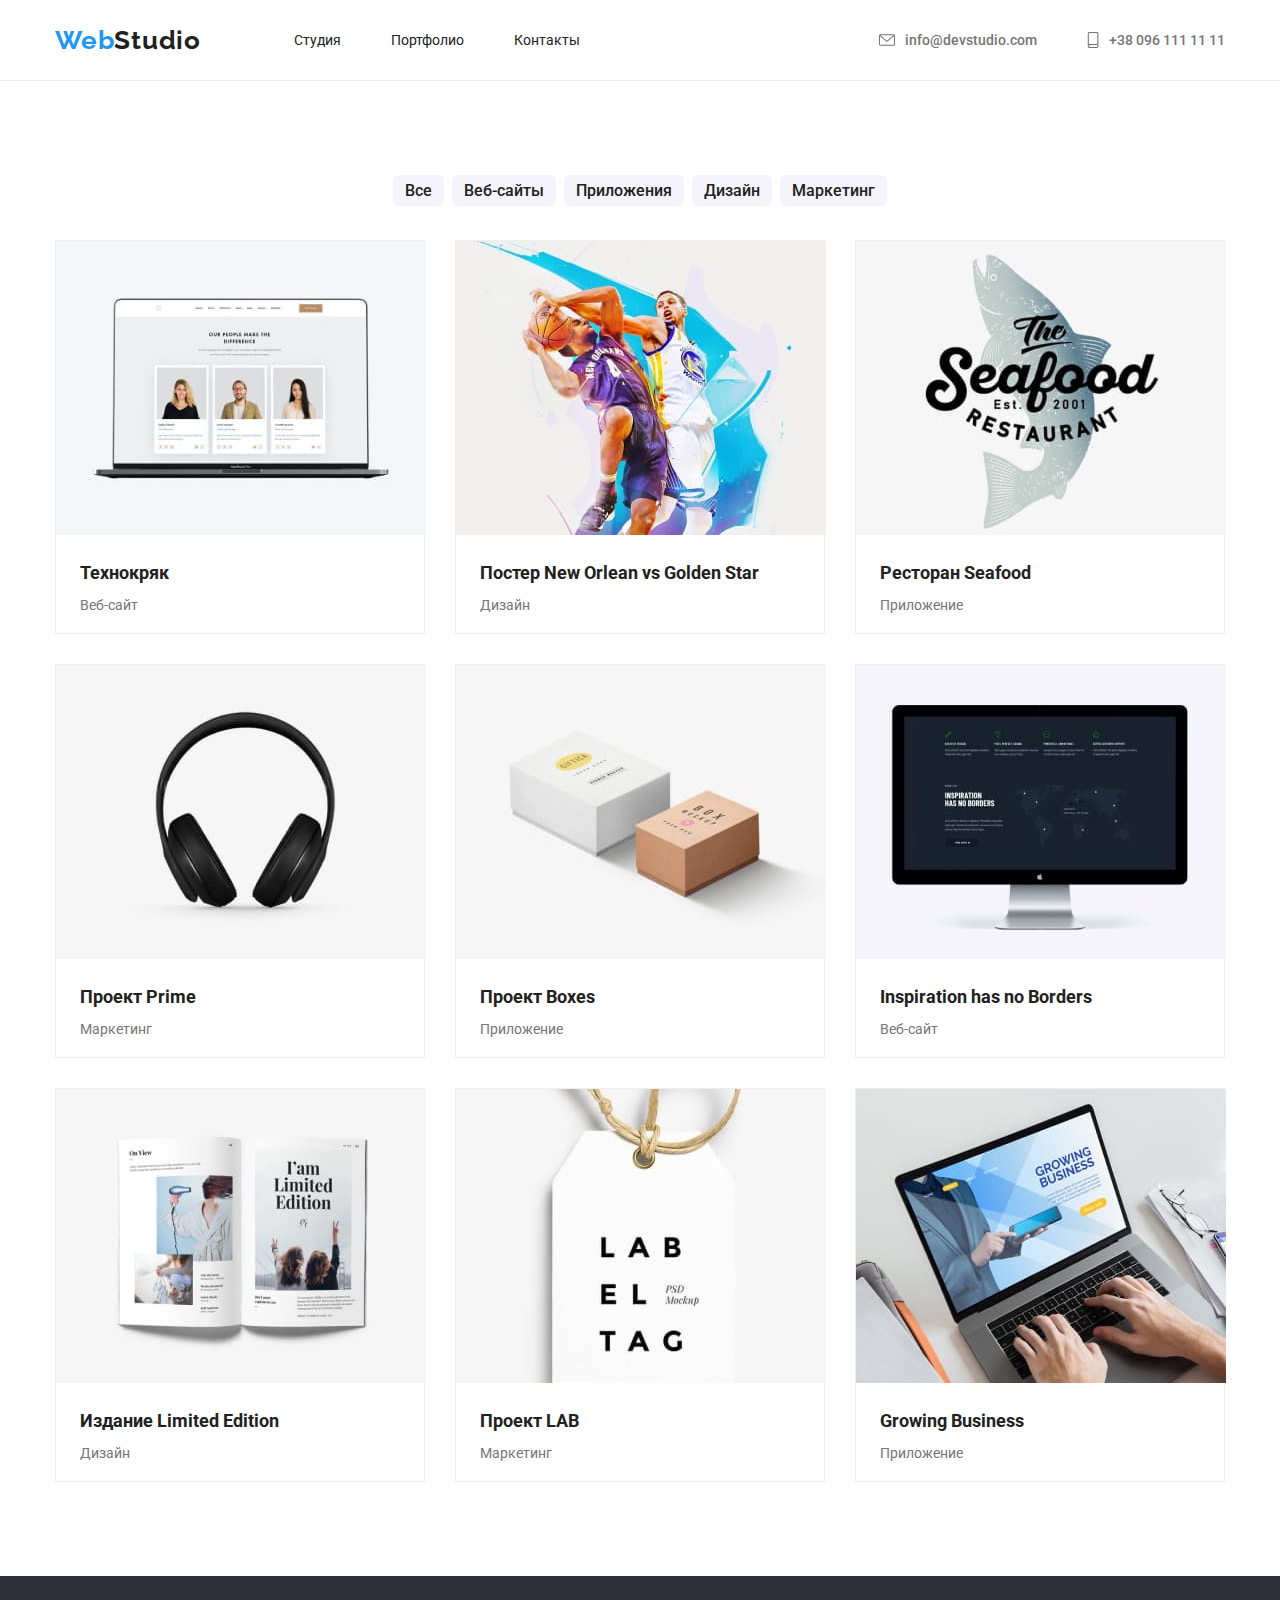
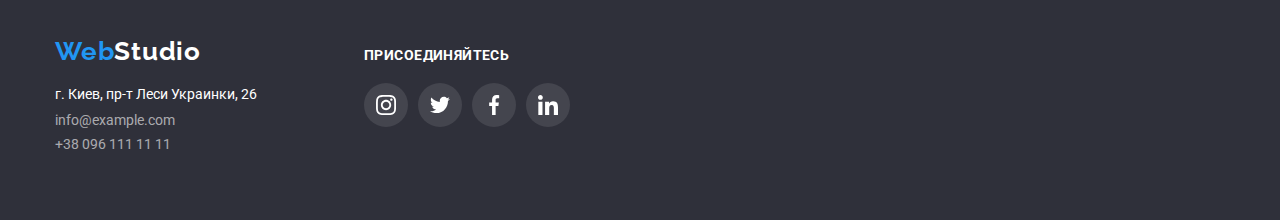
==== portfolio.html @ f76568a9 "index" ====
<!DOCTYPE html>
<html lang="ru">
  <head>
    <meta charset="UTF-8" />
    <meta name="viewport" content="width=device-width, initial-scale=1.0" />
    <title>Portfolio</title>
    <link
      href="https://fonts.googleapis.com/css2?family=Raleway:wght@700&family=Roboto:wght@400;500;700;900&display=swap"
      rel="stylesheet"
    />
    <link rel="stylesheet" href="./css/main.css" />
  </head>
  <body>
    <!-- Шапка сайта -->

    <header>
      <div class="container wrapper">
        <nav>
          <a href="./index.html" class="logo"><span>Web</span>Studio</a>
          <ul class="site-nav list">
            <li><a href="./index.html" class="link">Студия</a></li>
            <li><a href="./portfolio.html" class="link">Портфолио</a></li>
            <li><a href="" class="link">Контакты</a></li>
          </ul>
        </nav>

        <ul class="auth-nav list">
          <li>
            <a class="adress-link" href="mailto:info@devstudio.com">
              <svg width="16" height="12">
                <use href="./images/sprite1.svg#icon-imail"></use>
              </svg>
              info@devstudio.com</a
            >
          </li>

          <li>
            <a class="adress-link" href="tel:+380961111111"
              ><svg width="12" height="16">
                <use href="./images/sprite1.svg#icon-phone"></use>
              </svg>
              +38 096 111 11 11</a
            >
          </li>
        </ul>
      </div>
    </header>

    <!-- Main -->

    <main>
      <section class="portfolio section">
        <div class="container">
          <h1 hidden>Наши работы</h1>
          <ul class="filter">
            <li class="filter-list">
              <button class="btn" type="button">Все</button>
            </li>
            <li class="filter-list">
              <button class="btn" type="button">Веб-сайты</button>
            </li>
            <li class="filter-list">
              <button class="btn" type="button">Приложения</button>
            </li>
            <li class="filter-list">
              <button class="btn" type="button">Дизайн</button>
            </li>
            <li class="filter-list">
              <button class="btn" type="button">Маркетинг</button>
            </li>
          </ul>

          <ul class="work-list">
            <li class="work-list-item">
              <a class="work-link" href="">
                <div class="portfolio-overlay">
                  <div class="portfolio-card">
                    <img src="./images/img.jpg" alt="head-phones" />
                  </div>

                  <div class="overlay">
                    <p class="modal-text">
                      Технокряк это современная площадка распространения
                      коронавируса. Компании используют эту платформу для
                      цифрового шпионажа и атак на защищённые сервера
                      конкурентов.
                    </p>
                  </div>
                </div>

                <div class="portfolio-text">
                  <h2>Технокряк</h2>
                  <p>Веб-сайт</p>
                </div>
              </a>
            </li>

            <li class="work-list-item">
              <a class="work-link" href="">
                <div class="portfolio-overlay">
                  <div class="portfolio-card">
                    <img src="./images/img-2.jpg" alt="head-phones" />
                  </div>

                  <div class="overlay">
                    <p class="modal-text">
                      Технокряк это современная площадка распространения
                      коронавируса. Компании используют эту платформу для
                      цифрового шпионажа и атак на защищённые сервера
                      конкурентов.
                    </p>
                  </div>
                </div>

                <div class="portfolio-text">
                  <h2>Постер New Orlean vs Golden Star</h2>
                  <p>Дизайн</p>
                </div>
              </a>
            </li>

            <li class="work-list-item">
              <a class="work-link" href="">
                <div class="portfolio-overlay">
                  <div class="portfolio-card">
                    <img src="./images/img-3.jpg" alt="head-phones" />
                  </div>

                  <div class="overlay">
                    <p class="modal-text">
                      Технокряк это современная площадка распространения
                      коронавируса. Компании используют эту платформу для
                      цифрового шпионажа и атак на защищённые сервера
                      конкурентов.
                    </p>
                  </div>
                </div>

                <div class="portfolio-text">
                  <h2>Ресторан Seafood</h2>
                  <p>Приложение</p>
                </div>
              </a>
            </li>

            <li class="work-list-item">
              <a class="work-link" href="">
                <div class="portfolio-overlay">
                  <div class="portfolio-card">
                    <img src="./images/img-4.jpg" alt="head-phones" />
                  </div>

                  <div class="overlay">
                    <p class="modal-text">
                      Технокряк это современная площадка распространения
                      коронавируса. Компании используют эту платформу для
                      цифрового шпионажа и атак на защищённые сервера
                      конкурентов.
                    </p>
                  </div>
                </div>

                <div class="portfolio-text">
                  <h2>Проект Prime</h2>
                  <p>Маркетинг</p>
                </div>
              </a>
            </li>

            <li class="work-list-item">
              <a class="work-link" href="">
                <div class="portfolio-overlay">
                  <div class="portfolio-card">
                    <img src="./images/img-5.jpg" alt="head-phones" />
                  </div>

                  <div class="overlay">
                    <p class="modal-text">
                      Технокряк это современная площадка распространения
                      коронавируса. Компании используют эту платформу для
                      цифрового шпионажа и атак на защищённые сервера
                      конкурентов.
                    </p>
                  </div>
                </div>

                <div class="portfolio-text">
                  <h2>Проект Boxes</h2>
                  <p>Приложение</p>
                </div>
              </a>
            </li>

            <li class="work-list-item">
              <a class="work-link" href="">
                <div class="portfolio-overlay">
                  <div class="portfolio-card">
                    <img src="./images/img-6.jpg" alt="head-phones" />
                  </div>

                  <div class="overlay">
                    <p class="modal-text">
                      Технокряк это современная площадка распространения
                      коронавируса. Компании используют эту платформу для
                      цифрового шпионажа и атак на защищённые сервера
                      конкурентов.
                    </p>
                  </div>
                </div>

                <div class="portfolio-text">
                  <h2>Inspiration has no Borders</h2>
                  <p>Веб-сайт</p>
                </div>
              </a>
            </li>

            <li class="work-list-item">
              <a class="work-link" href="">
                <div class="portfolio-overlay">
                  <div class="portfolio-card">
                    <img src="./images/img-7.jpg" alt="head-phones" />
                  </div>

                  <div class="overlay">
                    <p class="modal-text">
                      Технокряк это современная площадка распространения
                      коронавируса. Компании используют эту платформу для
                      цифрового шпионажа и атак на защищённые сервера
                      конкурентов.
                    </p>
                  </div>
                </div>

                <div class="portfolio-text">
                  <h2>Издание Limited Edition</h2>
                  <p>Дизайн</p>
                </div>
              </a>
            </li>

            <li class="work-list-item">
              <a class="work-link" href="">
                <div class="portfolio-overlay">
                  <div class="portfolio-card">
                    <img src="./images/img-8.jpg" alt="head-phones" />
                  </div>

                  <div class="overlay">
                    <p class="modal-text">
                      Технокряк это современная площадка распространения
                      коронавируса. Компании используют эту платформу для
                      цифрового шпионажа и атак на защищённые сервера
                      конкурентов.
                    </p>
                  </div>
                </div>

                <div class="portfolio-text">
                  <h2>Проект LAB</h2>
                  <p>Маркетинг</p>
                </div>
              </a>
            </li>

            <li class="work-list-item">
              <a class="work-link" href="">
                <div class="portfolio-overlay">
                  <div class="portfolio-card">
                    <img src="./images/img-9.jpg" alt="head-phones" />
                  </div>

                  <div class="overlay">
                    <p class="modal-text">
                      Технокряк это современная площадка распространения
                      коронавируса. Компании используют эту платформу для
                      цифрового шпионажа и атак на защищённые сервера
                      конкурентов.
                    </p>
                  </div>
                </div>

                <div class="portfolio-text">
                  <h2>Growing Business</h2>
                  <p>Приложение</p>
                </div>
              </a>
            </li>
          </ul>
        </div>
      </section>
    </main>

    <!-- Footer -->
    <footer>
      <div class="container">
        <div class="footer-adress">
          <a href="./index.html" class="logo"><span>Web</span>Studio</a>
          <address>
            <p>г. Киев, пр-т Леси Украинки, 26</p>
            <a href="mailto:info@example.com">info@example.com</a>
            <a href="tel:+380961111111">+38 096 111 11 11</a>
          </address>
        </div>

        <div class="footer-link">
          <p class="footer-text">Присоединяйтесь</p>
          <ul class="footer-list">
            <li class="fooler-list-item">
              <a href="" class="footer-list-link">
                <svg>
                  <use href="./images/sprite1.svg#icon-instagram"></use>
                </svg>
              </a>
            </li>
            <li class="fooler-list-item">
              <a href="" class="footer-list-link">
                <svg>
                  <use href="./images/sprite1.svg#icon-twitter"></use>
                </svg>
              </a>
            </li>
            <li class="fooler-list-item">
              <a href="" class="footer-list-link">
                <svg>
                  <use href="./images/sprite1.svg#icon-facebook"></use>
                </svg>
              </a>
            </li>
            <li class="fooler-list-item">
              <a href="" class="footer-list-link">
                <svg>
                  <use href="./images/sprite1.svg#icon-linkedin"></use>
                </svg>
              </a>
            </li>
          </ul>
        </div>
      </div>
    </footer>
  </body>
</html>
---- css/main.css ----
/* head color #757575;
second color  #212121;
hover #2196F3;
background section #F5F4FA;
footer color #2F303A;
 */

:root {
    --primary-text-color: #757575;
    --second-text-color: #212121;
    --hover-text-color: #2196F3;
    --background-section-color: #F5F4FA;
    --white-color: #fff;
}

body {
    background-color: var(--white-color);
    color: var(--primary-text-color);
    font-size: 14px;
    font-family: 'Roboto', sans-serif;
    margin: 0;
    padding: 0;
}

img {
    display: block;
}

html {
    box-sizing: border-box;
}

*,
*::after,
*::before {
    box-sizing: inherit;
}

h1,
h2,
h3,
h4,
ul,
p {
    list-style: none;
    padding: 0;
    margin: 0;
}

/* 
h2 {
    font-size: 36px;
    padding-top: 94px;
    margin-bottom: 50px;
} */

.backdrop {
    position: fixed;
    width: 100%;
    height: 100%;
    background-color: rgba(0, 0, 0, 0.2);
    top: 0;
    left: 0;
}

.is-hidden {
    opacity: 0;
    visibility: hidden;
}

.form-wrapper {
    position: absolute;
    top: 121px;
    left: 50%;
    transform: translateX(-50%);
    width: 528px;
    height: 481px;
    background-color: #fff;
}

.form-wrapper button {
    position: absolute;
    top: 10px;
    right: 10px;
    background-image: url(../images/close.svg);
    width: 18px;
    height: 18px;
    border: none;
    border-radius: 50%;
    cursor: pointer;
    box-shadow: 0 5px 10px 0 #ccc;
    background-color: transparent;
}

h3 {
    font-size: 14px;
    text-transform: uppercase;
    letter-spacing: 0.03em;
    margin-top: 30px;
    margin-bottom: 10px;
    color: var(--second-text-color);
}

a {
    text-decoration: none;
}

.container {
    width: 1200px;
    margin: 0 auto;
    padding-left: 15px;
    padding-right: 15px;
}

.section {
    padding-top: 94px;
    padding-bottom: 94px;
}

header {
    background-color: var(--white-color);
    padding: 25px 0;
    border-bottom: 1px solid #ECECEC;
}

.list a {
    color: var(--primary-text-color);
    transition: all 0.25s cubic-bezier(0.4, 0, 0.2, 1);
}

.adress-link {
    font-weight: 500;
    display: flex;
    align-items: center;
}

.section-title {
    text-align: center;
    font-size: 36px;
    margin-bottom: 50px;
}

.list a:hover,
.list a:focus {
    color: var(--hover-text-color);
}

/* Site nav  */

.logo {
    margin-right: 93px;
    font-family: Raleway;
    font-weight: bold;
    font-size: 26px;
    letter-spacing: 0.03em;
    color: var(--white-color);
}

header .logo {
    color: var(--second-text-color);
    font-family: Raleway;
    font-weight: bold;
    font-size: 26px;
}

.logo span {
    color: var(--hover-text-color);
}

.wrapper {
    display: flex;
    align-items: center;
}

.site-nav {
    display: flex;
}

nav {
    display: flex;
    align-items: center;
}

.site-nav li {
    display: flex;
    margin-right: 50px;
    display: block;
}

.site-nav li:last-child {
    margin-right: 0;
}

.auth-nav {
    display: flex;
    margin-left: auto;
}

.adress-link svg {
    fill: currentColor;
    margin-right: 10px;
}

.adress-link:hover svg {
    fill: currentColor;
}

.auth-nav li:first-child {
    margin-right: 50px;
}

.site-nav .link {
    color: var(--second-text-color);
}

.site-nav .link:hover,
.site-nav .link:focus {
    color: var(--hover-text-color);
}

.section-title {
    color: var(--second-text-color);
}

/* HEROOOOOOOOO */

.hero {
    background-image: linear-gradient(rgba(47, 48, 58, 0.4), rgba(47, 48, 58, 0.4)), url(../images/header-img.jpg);
    background-repeat: no-repeat;
    /* background-attachment: fixed; */
    text-align: center;
}

.hero-title {
    padding-top: 200px;
    margin: 0 auto;
    width: 696px;
    color: var(--white-color);
    font-family: Roboto;
    font-weight: 900;
    font-size: 44px;
    line-height: 1.367;
    letter-spacing: 0.06em;
    text-transform: uppercase;
}

.btn-hero {
    display: inline-block;
    color: var(--white-color);
    font-weight: 900;
    background-color: var(--hover-text-color);
    font-size: 18px;
    line-height: 1.367;
    padding: 10px 32px;
    border-radius: 3px;
    margin: 30px 0 200px 0;
    min-width: 200px;
    text-align: center;
    transition: all 0.25s cubic-bezier(0.4, 0, 0.2, 1);
}

.btn-hero:hover,
.btn-hero:focus {
    color: var(--second-text-color);
    background-color: var(--background-section-color);
    /* transition: all 0.5s ease; */
}

/* IDEOLOGY SECTION */

.ideology {
    padding-bottom: 0;
}

.ideology-list {
    display: flex;
}

.ideology-item::before {
    display: block;
    content: "";
    height: 120px;
    width: 100%;
    background-color: #F5F4FA;
    background-repeat: no-repeat;
    background-position: center;
}

.antena::before {
    background-image: url(../images/antenna.svg);
}

.clock::before {
    background-image: url(../images/clock.svg);
}

.diagramm::before {
    background-image: url(../images/diagramm.svg);
}

.cosmonaut::before {
    background-image: url(../images/astronaut.svg);
}

.ideology-item {
    width: 270px;
    margin-right: 30px;
    flex-wrap: wrap;
}

.ideology-item:last-child {
    margin-right: 0px;
}

.ideology-text {
    font-weight: normal;
    line-height: 1.715em;
    letter-spacing: 0.04em;
}

/* AFFAIR SECTION */

.affair-list {
    display: flex;
}

.affair-lists {
    position: relative;
}

.app {
    position: absolute;
    text-align: center;
    width: 370px;
    left: 1;
    top: 222px;
    font-size: 16px;
    color: var(--white-color);
    letter-spacing: 0.03em;
    text-transform: uppercase;
    background-color: rgba(47, 48, 58, 0.8);
    padding-top: 27px;
    padding-bottom: 27px;
}

.affair-lists {
    margin-right: 30px;
    text-align: center;
}

.affair-lists:last-child {
    margin-right: 0;
}

.section-team {
    background-color: var(--background-section-color);
}

/* TEAM SECTION */

.team {
    display: flex;
}

.team-list {
    width: 270px;
    margin-right: 30px;
    text-align: center;
    box-shadow: 0px 1px 3px rgba(0, 0, 0, 0.12), 0px 1px 1px rgba(0, 0, 0, 0.14), 0px 2px 1px rgba(0, 0, 0, 0.2);
    border-radius: 0px 0px 4px 4px;
    padding-bottom: 30px;
}

.team-list:last-child {
    margin-right: 0;
}

.team-text {
    color: var(--primary-text-color);
    margin-bottom: 16px;
}

.social-list {
    display: flex;
    width: 170px;
    margin: 0 auto;
    justify-content: space-between;
}

.social-list-link {
    display: flex;
    align-items: center;
    justify-content: center;
    padding: 0;
    border: 0;
    width: 44px;
    height: 44px;
    border-radius: 50%;
    background-color: #fff;
    transition: all 0.25s cubic-bezier(0.4, 0, 0.2, 1);
}

.social-list-item:hover .social-list-icon {
    fill: #fff;
}

.social-list-icon {
    width: 20px;
    height: 20px;
    fill: #AFB1B8;
}

.social-list-icon:hover {
    fill: #fff;
}

.social-list-link:hover {
    fill: #fff;
    background-color: var(--hover-text-color);
}

/* CLIENT SECTION */

.client-list {
    display: flex;
}

.client-item {
    width: calc((100% - 30px * 5) / 6);
    margin-right: 30px;
}

.client-item:last-child {
    margin-right: 0;
}

.client-list-link {
    display: flex;
    justify-content: center;
    align-items: center;
    border: 1px solid #AFB1B8;
    border-radius: 4px;
    height: 90px;
    width: 100%;
    transition: all 0.25s cubic-bezier(0.4, 0, 0.2, 1);
}

.client-list-link:hover {
    border-color: var(--hover-text-color);
}

.client-list-link svg {
    fill: #AFB1B8;
    transition: all 0.25s cubic-bezier(0.4, 0, 0.2, 1);
}

.client-list-link:hover svg {
    fill: var(--hover-text-color);
}

.adress {
    margin-bottom: 8px;
}

address a {
    margin-bottom: 8px;
    display: block;
    font-style: normal;
    color: rgba(255, 255, 255, 0.6);
}

address p {
    color: var(--white-color);
    font-style: normal;
    margin-bottom: 10px;
}

.footer-text {
    color: var(--white-color);
    font-family: Roboto;
    font-style: normal;
    font-weight: bold;
    font-size: 14px;
    letter-spacing: 0.03em;
    text-transform: uppercase;
    margin-bottom: 20px;
}

footer {
    background-color: #2F303A;
    padding-top: 60px;
    padding-bottom: 60px;
}

footer .container {
    display: flex;
    align-items: center;
    align-items: baseline;
}

.footer-link {
    margin-left: 70px;
}

.footer-adress address {
    margin-top: 20px;
}

.footer-list svg {
    width: 20px;
    height: 20px;
}

.footer-list {
    display: flex;
    width: 206px;
    justify-content: space-between;
}

.footer-list-link {
    display: flex;
    align-items: center;
    justify-content: center;
    padding: 0;
    border: 0;
    width: 44px;
    height: 44px;
    border-radius: 50%;
    background-color: rgba(255, 255, 255, 0.1);
    transition: all 0.25s cubic-bezier(0.4, 0, 0.2, 1);
}

.footer-list-link svg {
    fill: var(--white-color);
}

.footer-list-link:hover,
.footer-list-link:focus {
    background-color: var(--hover-text-color);
}

/* Css portflio */

.filter {
    display: flex;
    margin-bottom: 34px;
    justify-content: center;
}

.filter-list:not(:last-child) {
    margin-right: 8px;
}

.work-link {
    display: inline-block;
    transition: all 0.25s cubic-bezier(0.4, 0, 0.2, 1);
}

.work-link:hover .overlay {
    opacity: 1;
    visibility: visible;
}

.btn {
    color: var(--second-text-color);
    background-color: #F5F4FA;
    font-family: Roboto;
    font-weight: 500;
    font-size: 16px;
    padding: 6px 12px;
    border-radius: 6px;
    border: none;
    transition: all 0.25s cubic-bezier(0.4, 0, 0.2, 1);
}

.btn:hover,
.btn:focus {
    color: var(--white-color);
    background-color: var(--hover-text-color);
    box-shadow: 0px 3px 1px rgba(0, 0, 0, 0.1), 0px 1px 2px rgba(0, 0, 0, 0.08), 0px 2px 2px rgba(0, 0, 0, 0.12);
}

.work-list h2 {
    color: var(--second-text-color);
    font-size: 18px;
}

.modal-text {
    color: var(--white-color);
}

.work-list {
    display: flex;
    flex-wrap: wrap;
}

.portfolio-text {
    padding-left: 24px;
    padding-right: 24px;
    padding-top: 20px;
    padding-bottom: 20px;
    color: var(--primary-text-color);
}

.portfolio-text p {
    margin-top: 6px;
}

.portfolio-text h2 {
    margin-bottom: 4px;
    line-height: 2;
}

.portfolio-overlay {
    position: relative;
}

.work-list-item {
    width: 370px;
    border: 1px solid #EEEEEE;
}

.work-list-item:hover,
.work-list-item:focus {
    box-shadow: 0px 1px 1px rgba(0, 0, 0, 0.12), 0px 4px 4px rgba(0, 0, 0, 0.06), 1px 4px 6px rgba(0, 0, 0, 0.16);
}

.work-list-item:not(:nth-child(3n)) {
    margin-right: 30px;
}

.work-list-item:not(:nth-child(n+7)) {
    margin-bottom: 30px;
}

/* .work-list-item:nth-child(n+7) {
    margin-bottom: 94px;
} */

.overlay {
    font-size: 18px;
    line-height: 1.55;
    letter-spacing: 0.03em;
    padding-top: 63px;
    padding-right: 24px;
    padding-bottom: 63px;
    padding-left: 24px;
    position: absolute;
    top: 0;
    left: 0;
    width: 100%;
    height: 100%;
    background-color: rgba(33, 150, 243, 0.9);
    box-shadow: 0px 1px 1px rgba(0, 0, 0, 0.12), 0px 4px 4px rgba(0, 0, 0, 0.06), 1px 4px 6px rgba(0, 0, 0, 0.16);
    opacity: 0;
    visibility: hidden;
    transform: translateY(100%);
    transition: all 0.25s cubic-bezier(0.4, 0, 0.2, 1);
}

.portfolio-overlay:hover .overlay {
    transform: translateY(0%);
}
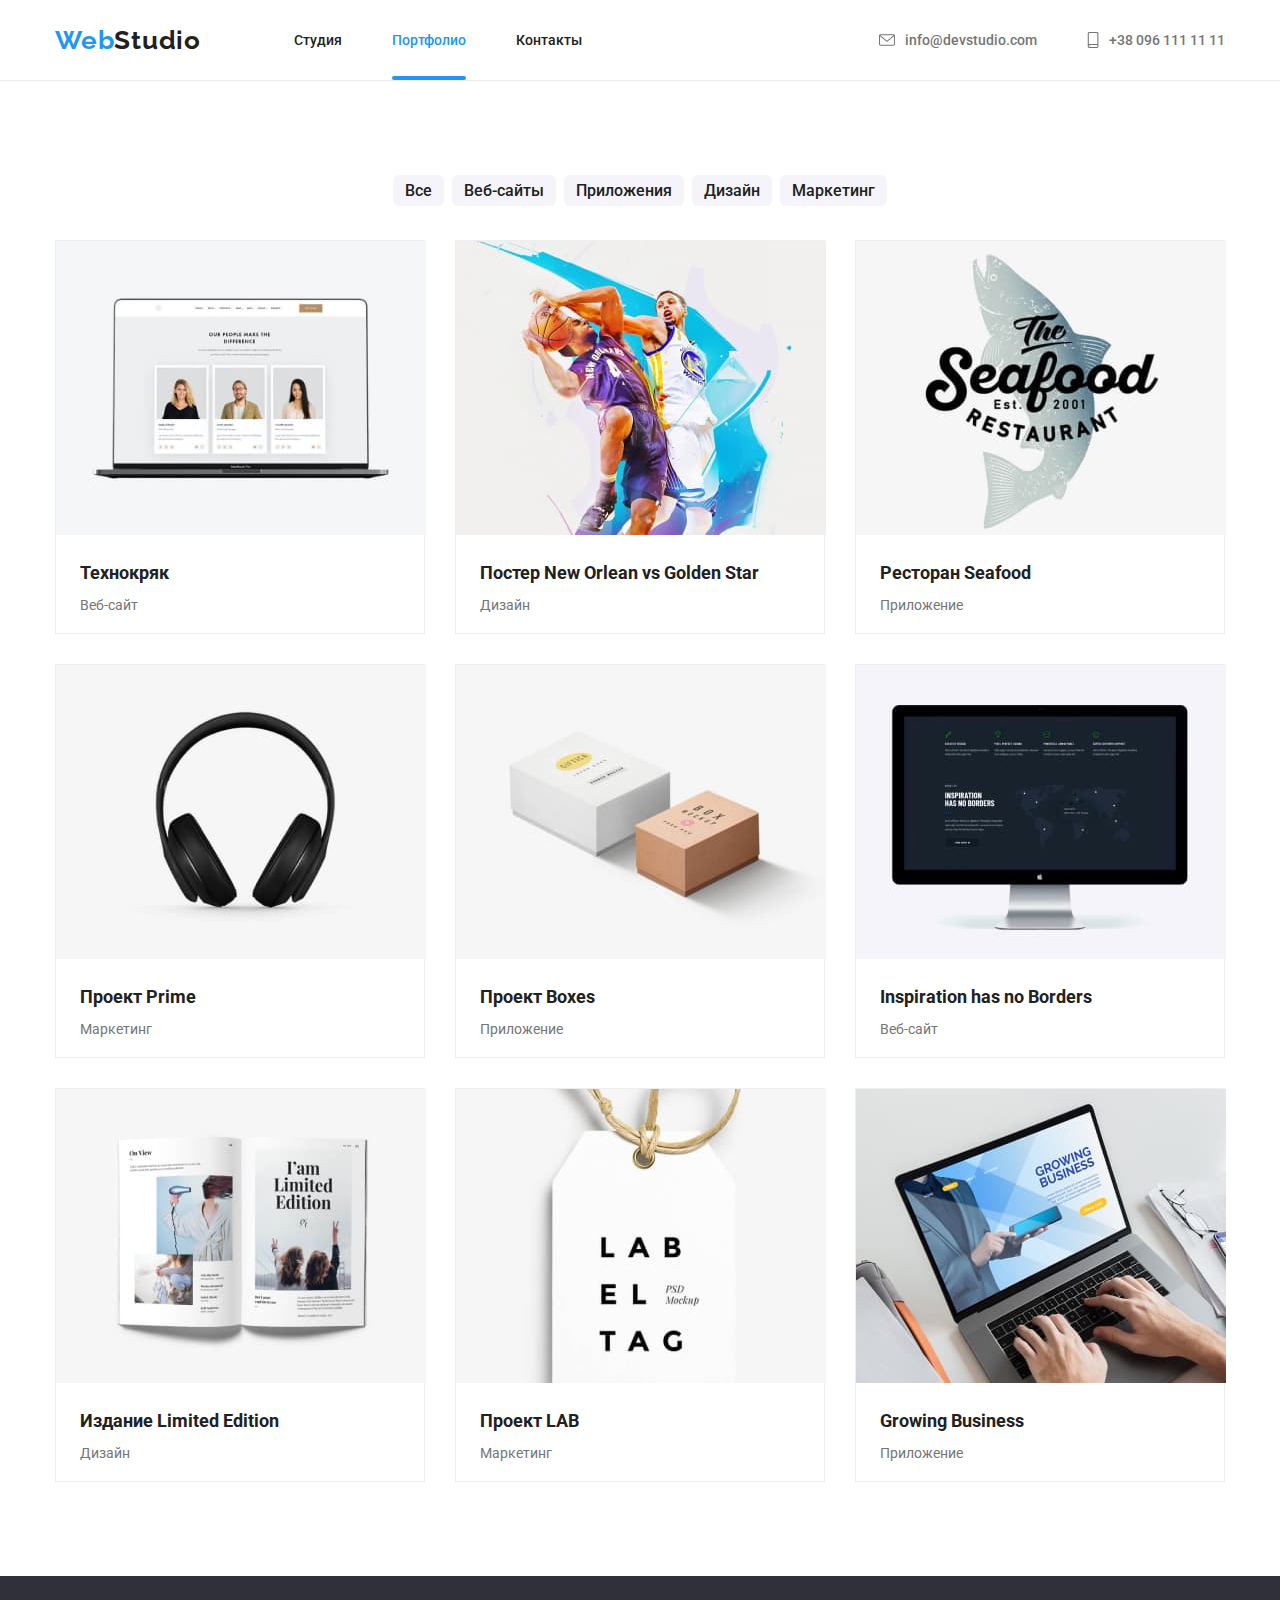
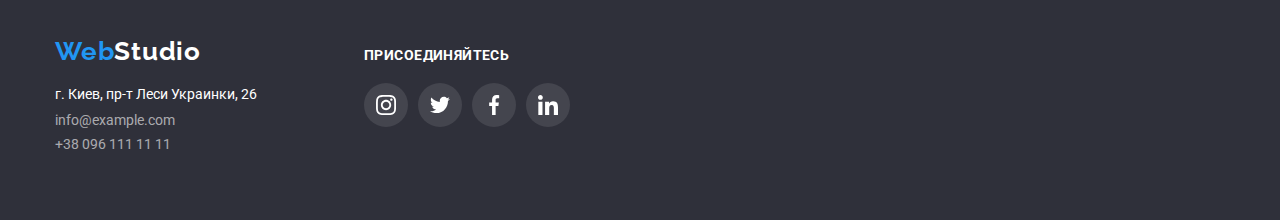
==== commit 249a2622: "index" ====
--- a/portfolio.html
+++ b/portfolio.html
@@ -18,9 +18,13 @@
         <nav>
           <a href="./index.html" class="logo"><span>Web</span>Studio</a>
           <ul class="site-nav list">
-            <li><a href="./index.html" class="link">Студия</a></li>
-            <li><a href="./portfolio.html" class="link">Портфолио</a></li>
-            <li><a href="" class="link">Контакты</a></li>
+            <li class="site-nav-item">
+              <a href="./index.html" class="link">Студия</a>
+            </li>
+            <li class="site-nav-item">
+              <a href="./portfolio.html" class="link current">Портфолио</a>
+            </li>
+            <li class="site-nav-item"><a href="" class="link">Контакты</a></li>
           </ul>
         </nav>
 
--- a/css/main.css
+++ b/css/main.css
@@ -105,6 +105,27 @@
     text-decoration: none;
 }
 
+.site-nav-item a {
+    position: relative;
+    padding-bottom: 32px;
+}
+
+.site-nav .current {
+    color: var(--hover-text-color);
+}
+
+.current::after {
+    position: absolute;
+    content: "";
+    width: 100%;
+    height: 4px;
+    background-color: var(--hover-text-color);
+    border-radius: 2px;
+    position: absolute;
+    left: 0;
+    bottom: 0;
+}
+
 .container {
     width: 1200px;
     margin: 0 auto;
@@ -209,8 +230,10 @@
     margin-right: 50px;
 }
 
-.site-nav .link {
+.site-nav a {
     color: var(--second-text-color);
+    font-size: 14px;
+    font-weight: 500;
 }
 
 .site-nav .link:hover,
@@ -227,6 +250,7 @@
 .hero {
     background-image: linear-gradient(rgba(47, 48, 58, 0.4), rgba(47, 48, 58, 0.4)), url(../images/header-img.jpg);
     background-repeat: no-repeat;
+    background-size: cover;
     /* background-attachment: fixed; */
     text-align: center;
 }
@@ -442,7 +466,7 @@
     border-radius: 4px;
     height: 90px;
     width: 100%;
-    transition: all 0.25s cubic-bezier(0.4, 0, 0.2, 1);
+    transition: all 250ms cubic-bezier(0.4, 0, 0.2, 1);
 }
 
 .client-list-link:hover {
@@ -618,6 +642,7 @@
 .work-list-item {
     width: 370px;
     border: 1px solid #EEEEEE;
+    transition: all 0.25s cubic-bezier(0.4, 0, 0.2, 1);
 }
 
 .work-list-item:hover,
